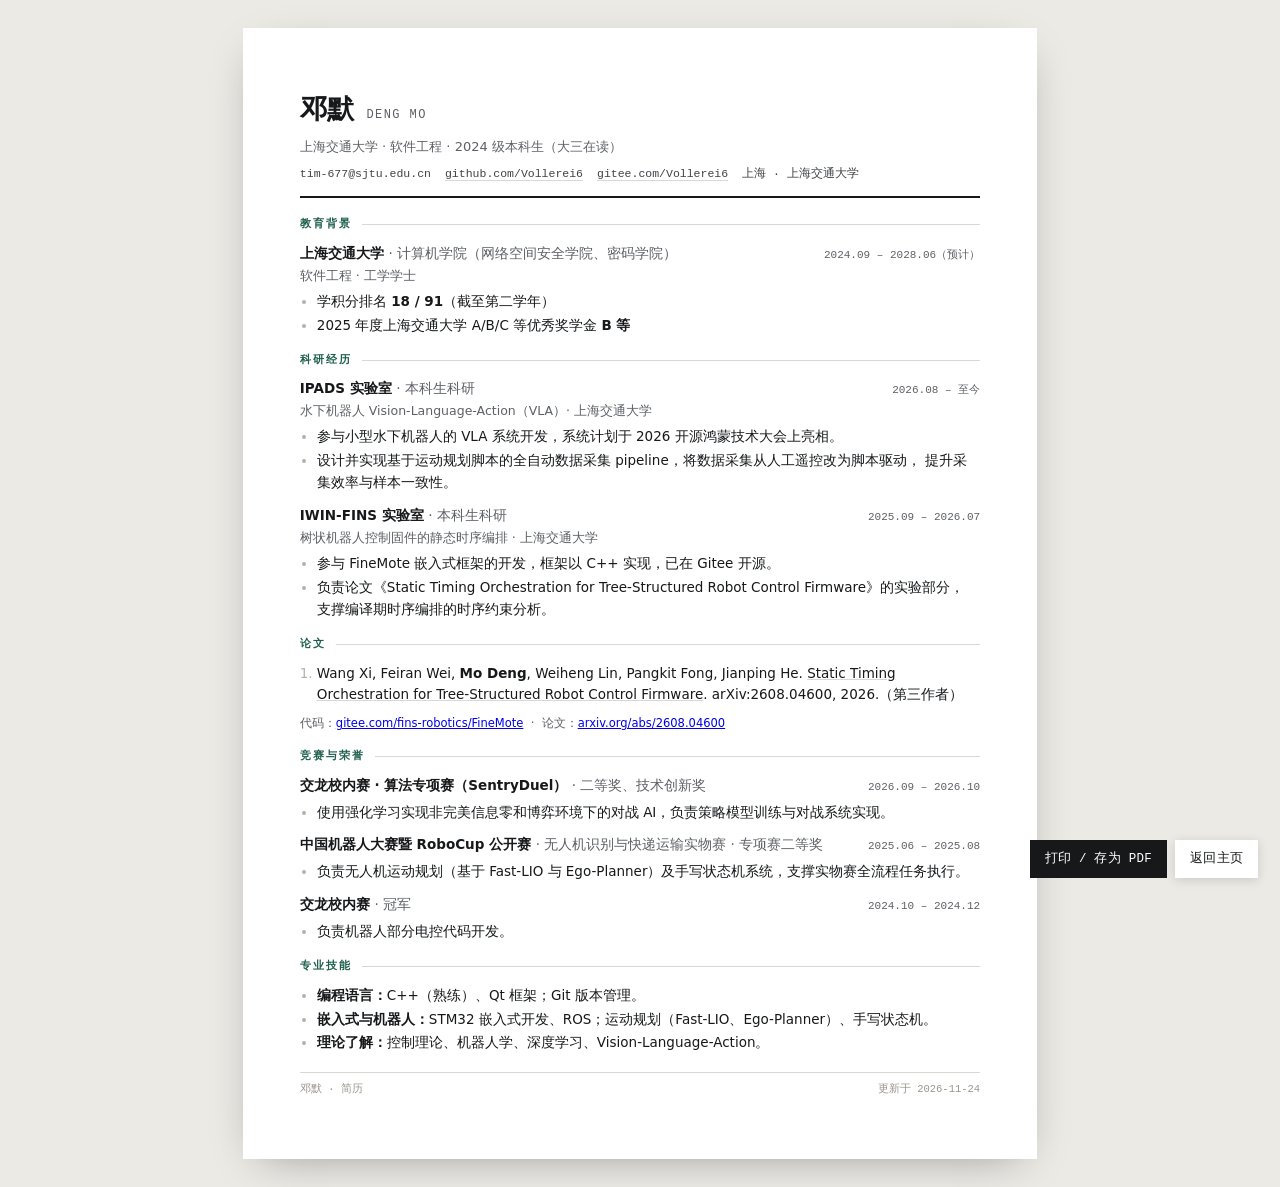
==== cv/index.html @ a03ea945 "init: 个人主页（简历 + 终端彩蛋 + 一页纸 CV + 数据管道）" ====
<!DOCTYPE html>
<html lang="zh-CN">
<head>
<meta charset="UTF-8">
<meta name="viewport" content="width=device-width, initial-scale=1">
<title>简历 · 邓默</title>
<meta name="robots" content="noindex">
<link rel="icon" href="data:image/svg+xml,<svg xmlns='http://www.w3.org/2000/svg' viewBox='0 0 100 100'><text y='.9em' font-size='90'>▤</text></svg>">
<style>
  :root {
    --ink: #16181a;
    --muted: #5d6065;
    --rule: #d8d8d4;
    --accent: #1f5f4e;
    --sans: system-ui, -apple-system, "Segoe UI", "PingFang SC", "Microsoft YaHei", sans-serif;
    --serif: Georgia, "Source Han Serif SC", "Songti SC", "SimSun", serif;
    --mono: "JetBrains Mono", Consolas, ui-monospace, monospace;
  }
  * { box-sizing: border-box; }
  body {
    margin: 0; background: #eceae5; color: var(--ink);
    font-family: var(--sans); font-size: 13.5px; line-height: 1.62;
    -webkit-font-smoothing: antialiased;
  }

  /* 屏幕上的 A4 纸 */
  .paper {
    width: 210mm; min-height: 297mm; margin: 28px auto; padding: 16mm 15mm;
    background: #fff; box-shadow: 0 12px 44px -18px rgba(0,0,0,.4);
  }

  .toolbar {
    position: fixed; right: 22px; bottom: 22px; display: flex; gap: 8px; z-index: 10;
  }
  .toolbar a, .toolbar button {
    font: inherit; font-size: 12.5px; text-decoration: none; cursor: pointer;
    background: var(--ink); color: #fff; border: 0; padding: 9px 15px;
    font-family: var(--mono); letter-spacing: .02em;
  }
  .toolbar a { background: #fff; color: var(--ink); box-shadow: 0 2px 10px rgba(0,0,0,.14); }
  .toolbar button:hover { background: var(--accent); }

  /* ---------- 头部 ---------- */
  header { border-bottom: 2px solid var(--ink); padding-bottom: 12px; margin-bottom: 18px; }
  .name-row { display: flex; align-items: baseline; gap: 12px; }
  h1 { font-family: var(--serif); font-size: 27px; margin: 0; letter-spacing: .01em; }
  .name-row .en { font-family: var(--mono); font-size: 12px; color: var(--muted); letter-spacing: .12em; }
  .title { color: var(--muted); margin-top: 4px; font-size: 13px; }
  .contact { margin-top: 8px; font-family: var(--mono); font-size: 11.5px; color: #3f4246; display: flex; flex-wrap: wrap; gap: 4px 14px; }
  .contact a { color: inherit; text-decoration: none; border-bottom: 1px solid var(--rule); }

  /* ---------- 章节 ---------- */
  section { margin-bottom: 15px; }
  h2 {
    font-family: var(--mono); font-size: 11px; letter-spacing: .18em; text-transform: uppercase;
    color: var(--accent); margin: 0 0 9px; display: flex; align-items: center; gap: 10px; font-weight: 600;
  }
  h2::after { content: ""; flex: 1; height: 1px; background: var(--rule); }

  .item { margin-bottom: 11px; }
  .item:last-child { margin-bottom: 0; }
  .item__head { display: flex; justify-content: space-between; align-items: baseline; gap: 12px; }
  .item__head b { font-size: 13.5px; font-weight: 600; }
  .item__head .org { color: var(--muted); font-weight: 400; }
  .item__when { font-family: var(--mono); font-size: 11px; color: var(--muted); white-space: nowrap; }
  .item__sub { color: var(--muted); font-size: 12.5px; margin-top: 1px; }
  ul { margin: 5px 0 0; padding-left: 17px; }
  li { margin-bottom: 2px; }
  li::marker { color: #b6b2a6; }

  .pub { margin: 0; padding-left: 17px; }
  .pub li { margin-bottom: 6px; }
  .pub em { font-style: normal; text-decoration: underline; text-decoration-color: var(--rule); }

  .note { font-size: 11.5px; color: var(--muted); margin-top: 8px; }
  footer { border-top: 1px solid var(--rule); margin-top: 18px; padding-top: 8px; font-family: var(--mono); font-size: 10.5px; color: #9a968c; display: flex; justify-content: space-between; }

  @media (max-width: 850px) {
    .paper { width: auto; margin: 0; padding: 20px 18px 90px; min-height: 0; box-shadow: none; }
  }

  @page { size: A4; margin: 14mm 13mm; }

  @media print {
    body { background: #fff; font-size: 12.4px; }
    .paper { width: auto; margin: 0; padding: 0; box-shadow: none; min-height: 0; }
    .toolbar { display: none; }
    a { color: inherit; }
    section { break-inside: avoid; }
    .item { break-inside: avoid; }
  }
</style>
</head>
<body>

<div class="paper">
  <header>
    <div class="name-row">
      <h1>邓默</h1>
      <span class="en">DENG MO</span>
    </div>
    <div class="title">上海交通大学 · 软件工程 · 2024 级本科生（大三在读）</div>
    <div class="contact">
      <span>tim-677@sjtu.edu.cn</span>
      <span><a href="https://github.com/Vollerei6">github.com/Vollerei6</a></span>
      <span><a href="https://gitee.com/Vollerei6">gitee.com/Vollerei6</a></span>
      <span>上海 · 上海交通大学</span>
    </div>
  </header>

  <section>
    <h2>教育背景</h2>
    <div class="item">
      <div class="item__head">
        <b>上海交通大学 <span class="org">· 计算机学院（网络空间安全学院、密码学院）</span></b>
        <span class="item__when">2024.09 – 2028.06（预计）</span>
      </div>
      <div class="item__sub">软件工程 · 工学学士</div>
      <ul>
        <li>学积分排名 <strong>18 / 91</strong>（截至第二学年）</li>
        <li>2025 年度上海交通大学 A/B/C 等优秀奖学金 <strong>B 等</strong></li>
      </ul>
    </div>
  </section>

  <section>
    <h2>科研经历</h2>

    <div class="item">
      <div class="item__head">
        <b>IPADS 实验室 <span class="org">· 本科生科研</span></b>
        <span class="item__when">2026.08 – 至今</span>
      </div>
      <div class="item__sub">水下机器人 Vision-Language-Action（VLA）· 上海交通大学</div>
      <ul>
        <li>参与小型水下机器人的 VLA 系统开发，系统计划于 2026 开源鸿蒙技术大会上亮相。</li>
        <li>设计并实现基于运动规划脚本的全自动数据采集 pipeline，将数据采集从人工遥控改为脚本驱动，
            提升采集效率与样本一致性。</li>
      </ul>
    </div>

    <div class="item">
      <div class="item__head">
        <b>IWIN-FINS 实验室 <span class="org">· 本科生科研</span></b>
        <span class="item__when">2025.09 – 2026.07</span>
      </div>
      <div class="item__sub">树状机器人控制固件的静态时序编排 · 上海交通大学</div>
      <ul>
        <li>参与 FineMote 嵌入式框架的开发，框架以 C++ 实现，已在 Gitee 开源。</li>
        <li>负责论文《Static Timing Orchestration for Tree-Structured Robot Control Firmware》的实验部分，
            支撑编译期时序编排的时序约束分析。</li>
      </ul>
    </div>
  </section>

  <section>
    <h2>论文</h2>
    <ol class="pub">
      <li>
        Wang Xi, Feiran Wei, <strong>Mo Deng</strong>, Weiheng Lin, Pangkit Fong, Jianping He.
        <em>Static Timing Orchestration for Tree-Structured Robot Control Firmware</em>.
        arXiv:2608.04600, 2026.（第三作者）
      </li>
    </ol>
    <div class="note">
      代码：<a href="https://gitee.com/fins-robotics/FineMote">gitee.com/fins-robotics/FineMote</a>
      &nbsp;·&nbsp; 论文：<a href="https://arxiv.org/abs/2608.04600">arxiv.org/abs/2608.04600</a>
    </div>
  </section>

  <section>
    <h2>竞赛与荣誉</h2>

    <div class="item">
      <div class="item__head">
        <b>交龙校内赛 · 算法专项赛（SentryDuel）<span class="org"> · 二等奖、技术创新奖</span></b>
        <span class="item__when">2026.09 – 2026.10</span>
      </div>
      <ul>
        <li>使用强化学习实现非完美信息零和博弈环境下的对战 AI，负责策略模型训练与对战系统实现。</li>
      </ul>
    </div>

    <div class="item">
      <div class="item__head">
        <b>中国机器人大赛暨 RoboCup 公开赛 <span class="org">· 无人机识别与快递运输实物赛 · 专项赛二等奖</span></b>
        <span class="item__when">2025.06 – 2025.08</span>
      </div>
      <ul>
        <li>负责无人机运动规划（基于 Fast-LIO 与 Ego-Planner）及手写状态机系统，支撑实物赛全流程任务执行。</li>
      </ul>
    </div>

    <div class="item">
      <div class="item__head">
        <b>交龙校内赛 <span class="org">· 冠军</span></b>
        <span class="item__when">2024.10 – 2024.12</span>
      </div>
      <ul>
        <li>负责机器人部分电控代码开发。</li>
      </ul>
    </div>
  </section>

  <section>
    <h2>专业技能</h2>
    <ul>
      <li><strong>编程语言：</strong>C++（熟练）、Qt 框架；Git 版本管理。</li>
      <li><strong>嵌入式与机器人：</strong>STM32 嵌入式开发、ROS；运动规划（Fast-LIO、Ego-Planner）、手写状态机。</li>
      <li><strong>理论了解：</strong>控制理论、机器人学、深度学习、Vision-Language-Action。</li>
    </ul>
  </section>

  <footer>
    <span>邓默 · 简历</span>
    <span>更新于 2026-11-24</span>
  </footer>
</div>

<div class="toolbar">
  <button type="button" onclick="window.print()">打印 / 存为 PDF</button>
  <a href="../" id="back">返回主页</a>
</div>

<script>
  // file:// 下 ../ 会变成目录列表
  if (location.protocol === 'file:') {
    document.getElementById('back').setAttribute('href', '../index.html');
  }
</script>

</body>
</html>
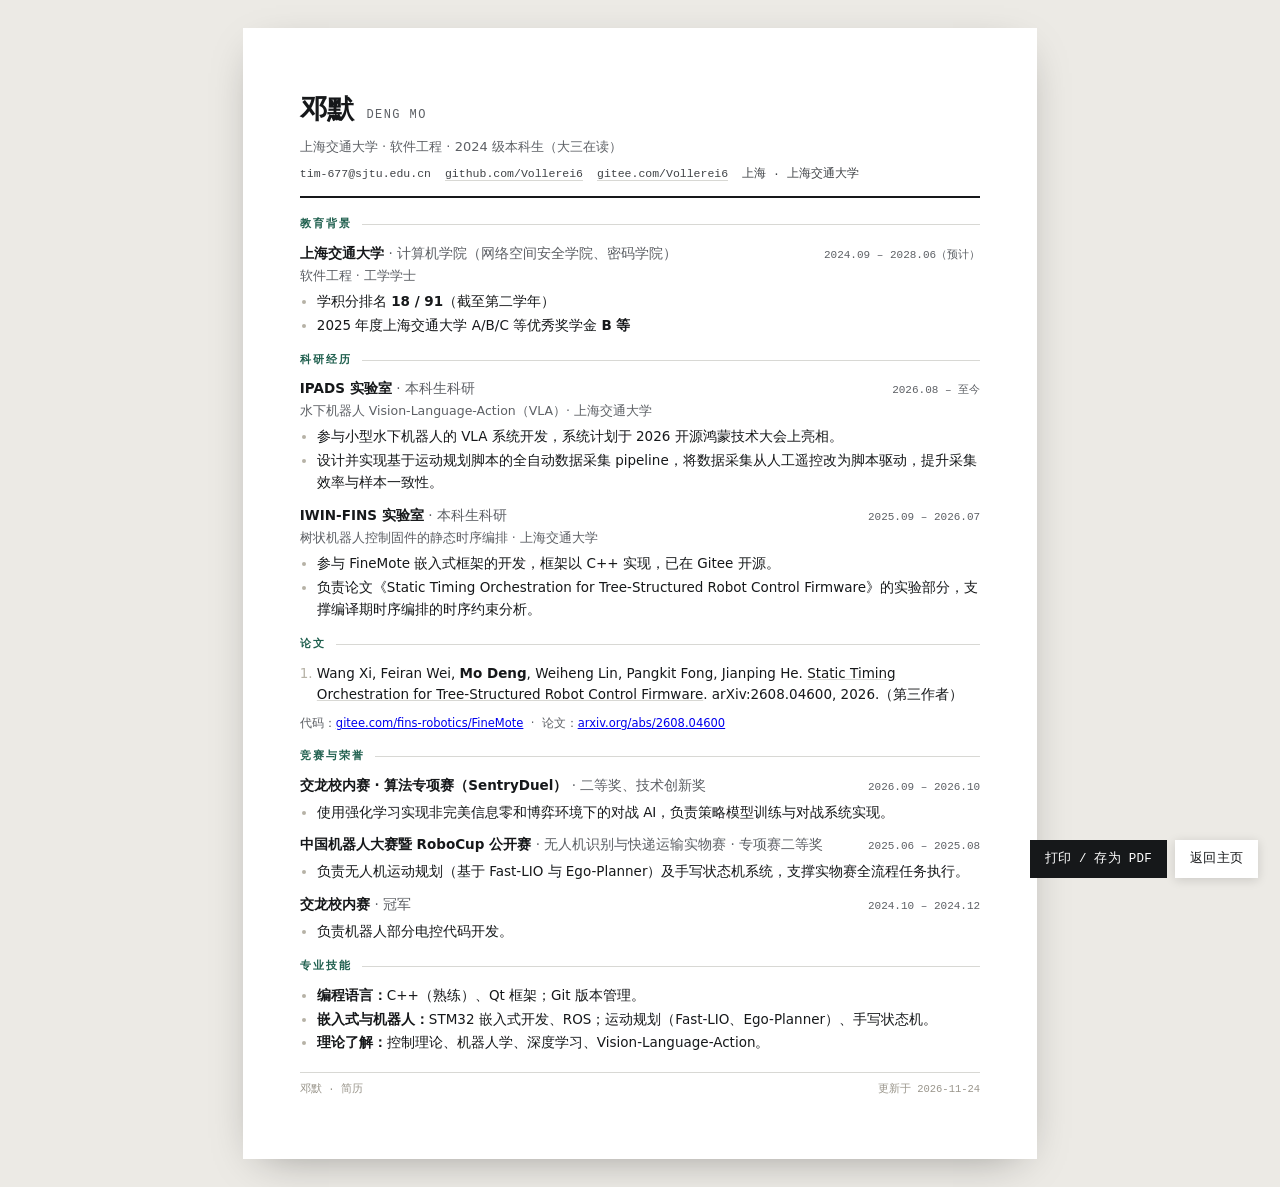
==== commit 1c42d175: "polish: 中文断行修正、奖项分隔符" ====
--- a/cv/index.html
+++ b/cv/index.html
@@ -134,8 +134,7 @@
       <div class="item__sub">水下机器人 Vision-Language-Action（VLA）· 上海交通大学</div>
       <ul>
         <li>参与小型水下机器人的 VLA 系统开发，系统计划于 2026 开源鸿蒙技术大会上亮相。</li>
-        <li>设计并实现基于运动规划脚本的全自动数据采集 pipeline，将数据采集从人工遥控改为脚本驱动，
-            提升采集效率与样本一致性。</li>
+        <li>设计并实现基于运动规划脚本的全自动数据采集 pipeline，将数据采集从人工遥控改为脚本驱动，提升采集效率与样本一致性。</li>
       </ul>
     </div>
 
@@ -147,8 +146,7 @@
       <div class="item__sub">树状机器人控制固件的静态时序编排 · 上海交通大学</div>
       <ul>
         <li>参与 FineMote 嵌入式框架的开发，框架以 C++ 实现，已在 Gitee 开源。</li>
-        <li>负责论文《Static Timing Orchestration for Tree-Structured Robot Control Firmware》的实验部分，
-            支撑编译期时序编排的时序约束分析。</li>
+        <li>负责论文《Static Timing Orchestration for Tree-Structured Robot Control Firmware》的实验部分，支撑编译期时序编排的时序约束分析。</li>
       </ul>
     </div>
   </section>
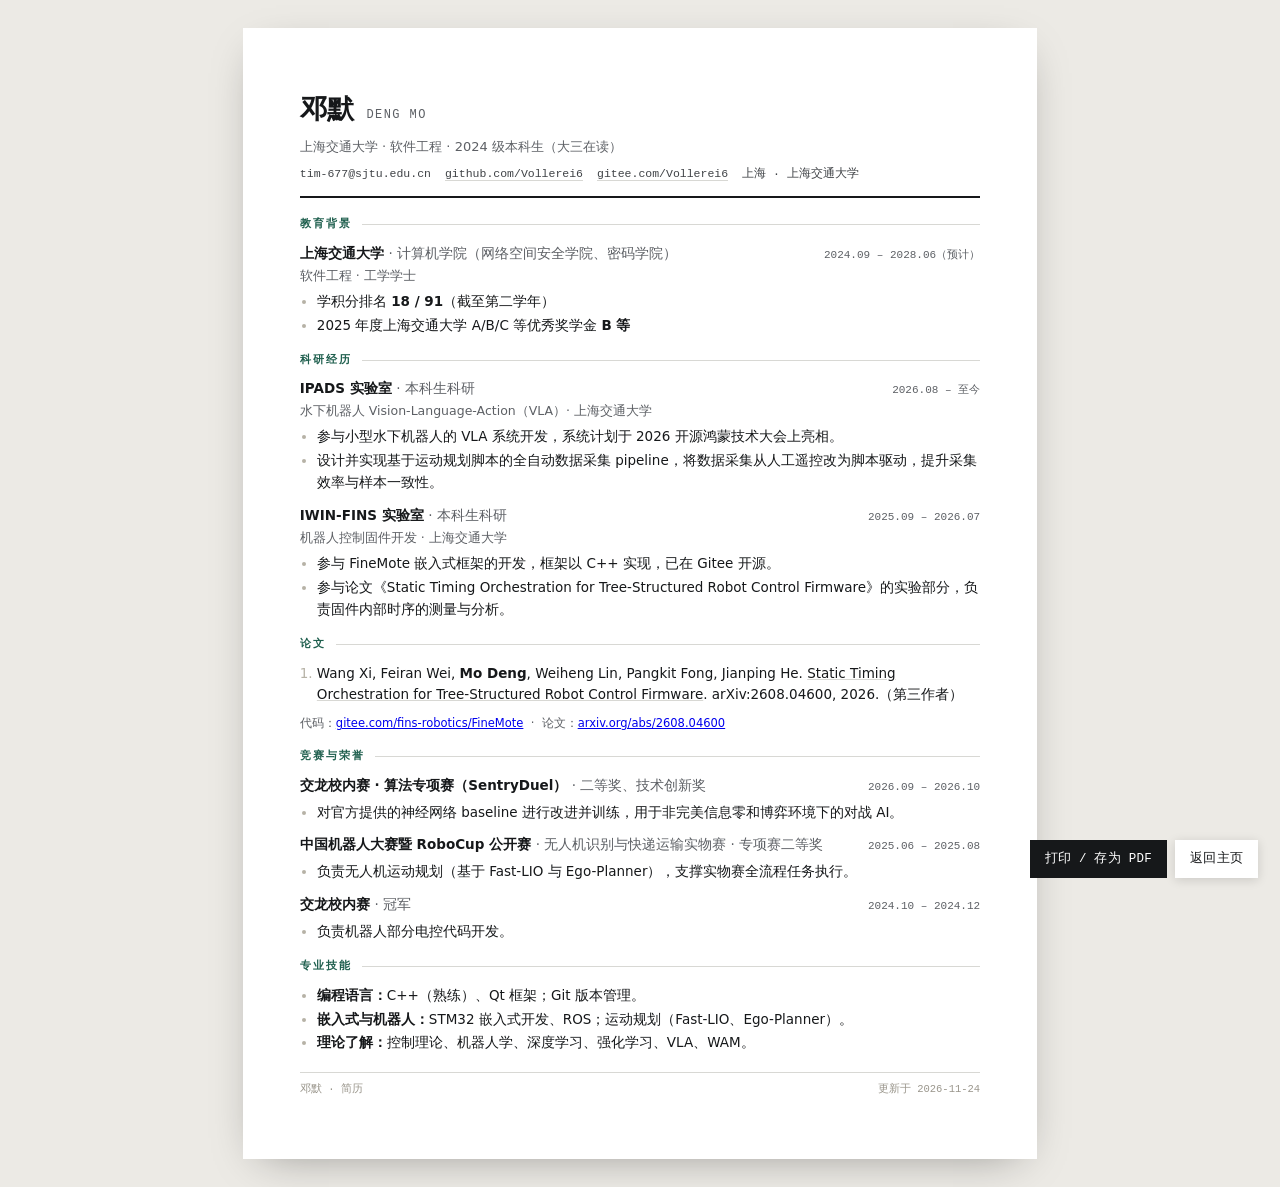
==== commit 13fc9bf1: "cv: 按最新主页表述更新科研经历、竞赛描述与技能" ====
--- a/cv/index.html
+++ b/cv/index.html
@@ -143,10 +143,10 @@
         <b>IWIN-FINS 实验室 <span class="org">· 本科生科研</span></b>
         <span class="item__when">2025.09 – 2026.07</span>
       </div>
-      <div class="item__sub">树状机器人控制固件的静态时序编排 · 上海交通大学</div>
+      <div class="item__sub">机器人控制固件开发 · 上海交通大学</div>
       <ul>
         <li>参与 FineMote 嵌入式框架的开发，框架以 C++ 实现，已在 Gitee 开源。</li>
-        <li>负责论文《Static Timing Orchestration for Tree-Structured Robot Control Firmware》的实验部分，支撑编译期时序编排的时序约束分析。</li>
+        <li>参与论文《Static Timing Orchestration for Tree-Structured Robot Control Firmware》的实验部分，负责固件内部时序的测量与分析。</li>
       </ul>
     </div>
   </section>
@@ -175,7 +175,7 @@
         <span class="item__when">2026.09 – 2026.10</span>
       </div>
       <ul>
-        <li>使用强化学习实现非完美信息零和博弈环境下的对战 AI，负责策略模型训练与对战系统实现。</li>
+        <li>对官方提供的神经网络 baseline 进行改进并训练，用于非完美信息零和博弈环境下的对战 AI。</li>
       </ul>
     </div>
 
@@ -185,7 +185,7 @@
         <span class="item__when">2025.06 – 2025.08</span>
       </div>
       <ul>
-        <li>负责无人机运动规划（基于 Fast-LIO 与 Ego-Planner）及手写状态机系统，支撑实物赛全流程任务执行。</li>
+        <li>负责无人机运动规划（基于 Fast-LIO 与 Ego-Planner），支撑实物赛全流程任务执行。</li>
       </ul>
     </div>
 
@@ -204,8 +204,8 @@
     <h2>专业技能</h2>
     <ul>
       <li><strong>编程语言：</strong>C++（熟练）、Qt 框架；Git 版本管理。</li>
-      <li><strong>嵌入式与机器人：</strong>STM32 嵌入式开发、ROS；运动规划（Fast-LIO、Ego-Planner）、手写状态机。</li>
-      <li><strong>理论了解：</strong>控制理论、机器人学、深度学习、Vision-Language-Action。</li>
+      <li><strong>嵌入式与机器人：</strong>STM32 嵌入式开发、ROS；运动规划（Fast-LIO、Ego-Planner）。</li>
+      <li><strong>理论了解：</strong>控制理论、机器人学、深度学习、强化学习、VLA、WAM。</li>
     </ul>
   </section>
 
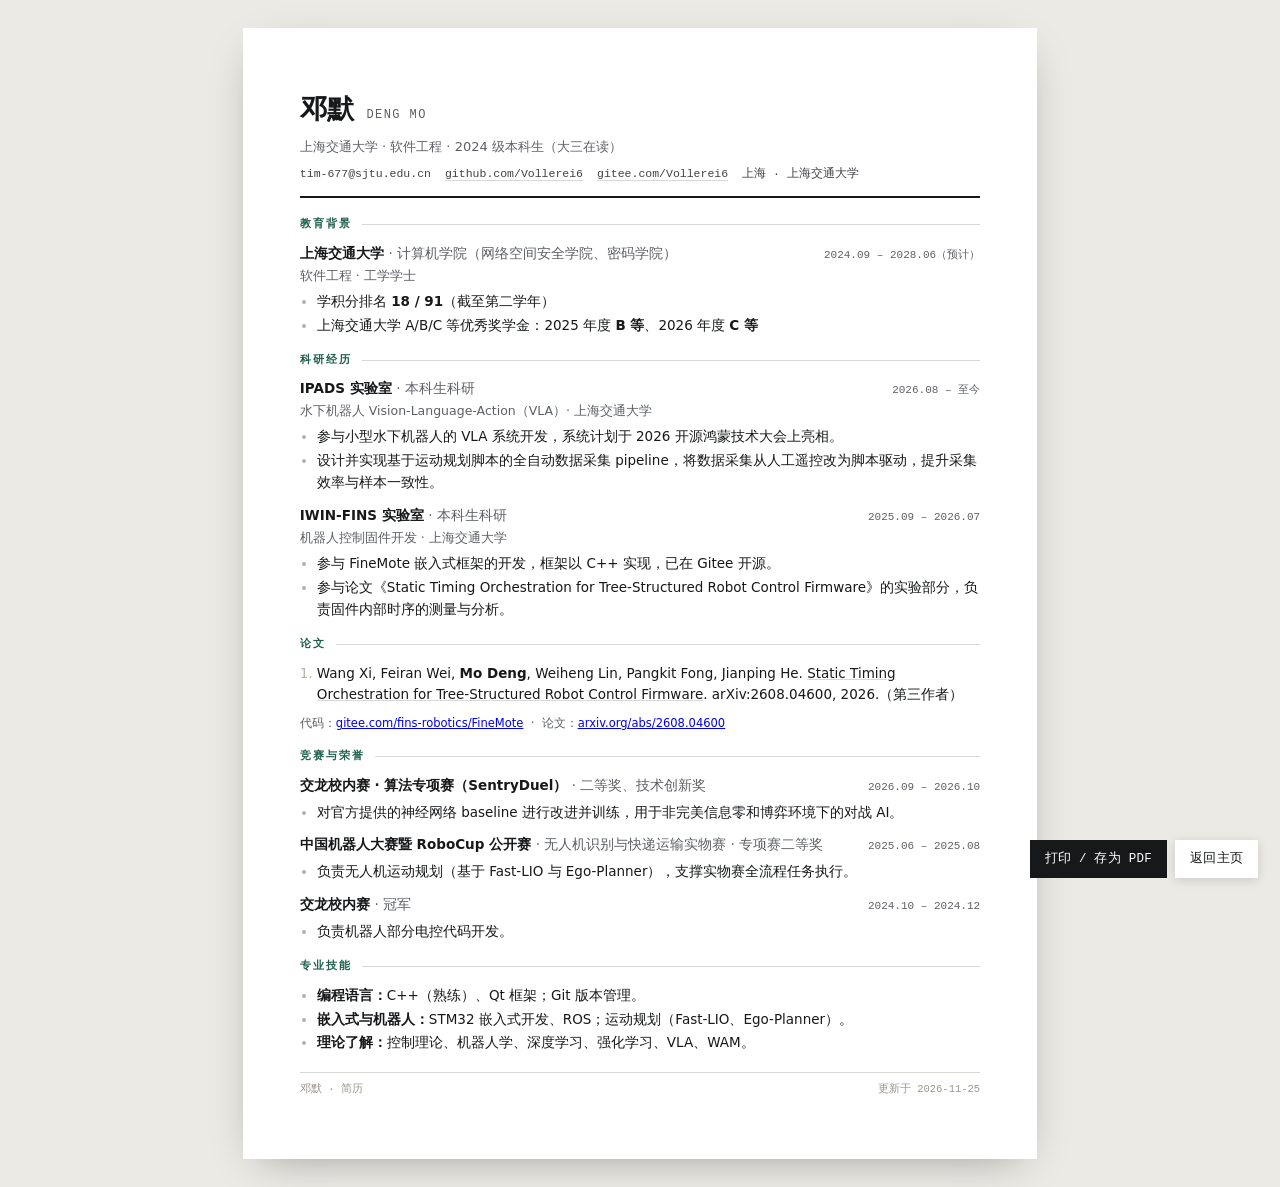
==== commit 21019198: "content: 补充 2026 年度 C 等奖学金（主页 + 简历 + 终端彩蛋）" ====
--- a/cv/index.html
+++ b/cv/index.html
@@ -118,7 +118,7 @@
       <div class="item__sub">软件工程 · 工学学士</div>
       <ul>
         <li>学积分排名 <strong>18 / 91</strong>（截至第二学年）</li>
-        <li>2025 年度上海交通大学 A/B/C 等优秀奖学金 <strong>B 等</strong></li>
+        <li>上海交通大学 A/B/C 等优秀奖学金：2025 年度 <strong>B 等</strong>、2026 年度 <strong>C 等</strong></li>
       </ul>
     </div>
   </section>
@@ -211,7 +211,7 @@
 
   <footer>
     <span>邓默 · 简历</span>
-    <span>更新于 2026-11-24</span>
+    <span>更新于 2026-11-25</span>
   </footer>
 </div>
 
